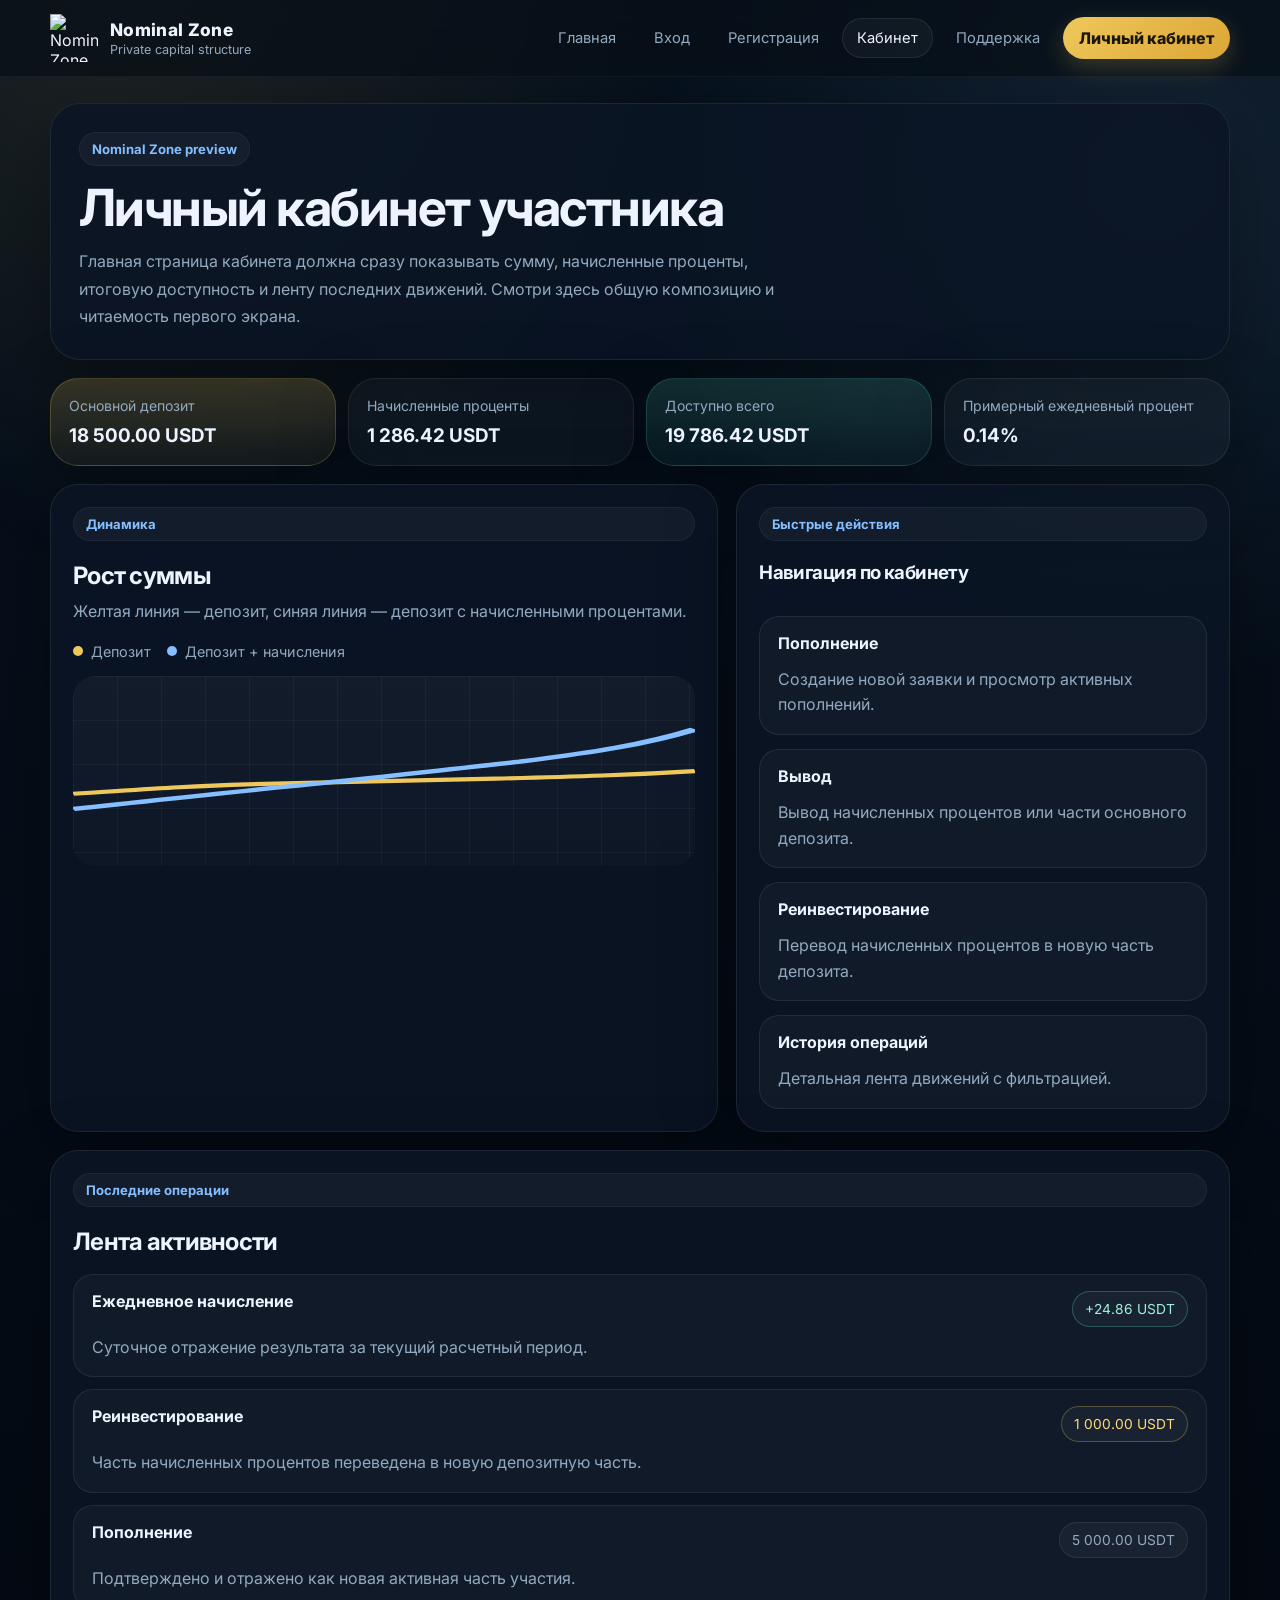
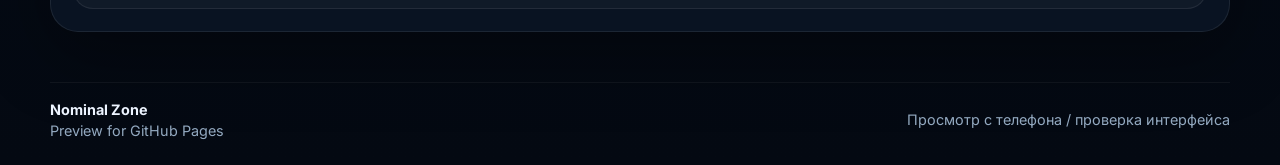
==== dashboard.html @ a507b18c "Add files via upload" ====
<!DOCTYPE html>
<html lang="ru">
<head>
  <meta charset="UTF-8" />
  <meta name="viewport" content="width=device-width, initial-scale=1.0" />
  <title>Nominal Zone — Кабинет</title>
  <meta name="description" content="Nominal Zone preview" />
  <link rel="preconnect" href="https://fonts.googleapis.com">
  <link rel="preconnect" href="https://fonts.gstatic.com" crossorigin>
  <link href="https://fonts.googleapis.com/css2?family=Inter:wght@400;500;600;700;800&display=swap" rel="stylesheet">
  <link rel="stylesheet" href="styles.css" />
</head>
<body data-page="dashboard">
  <header class="site-header">
    <div class="container nav">
      <a class="brand" href="index.html">
        <img src="assets/logo.svg" alt="Nominal Zone" class="brand-logo" />
        <div class="brand-text">
          <span class="brand-name">Nominal Zone</span>
          <span class="brand-sub">Private capital structure</span>
        </div>
      </a>

      <nav class="nav-menu">
        <a class="nav-link" data-nav="home" href="index.html">Главная</a>
        <a class="nav-link" data-nav="login" href="login.html">Вход</a>
        <a class="nav-link" data-nav="register" href="register.html">Регистрация</a>
        <a class="nav-link" data-nav="dashboard" href="dashboard.html">Кабинет</a>
        <a class="nav-link" data-nav="support" href="support.html">Поддержка</a>
        <a class="nav-cta" href="dashboard.html">Личный кабинет</a>
      </nav>
    </div>
  </header>

  <main class="page-section">
    <div class="container page-grid">
      <section class="page-title-wrap">
        <span class="kicker">Nominal Zone preview</span>
        <h1 class="page-title">Личный кабинет участника</h1>
        <p class="page-subtitle">Главная страница кабинета должна сразу показывать сумму, начисленные проценты, итоговую доступность и ленту последних движений. Смотри здесь общую композицию и читаемость первого экрана.</p>
      </section>


    <section class="metric-grid">
      <article class="metric-card emphasis">
        <span>Основной депозит</span>
        <strong>18 500.00 USDT</strong>
      </article>
      <article class="metric-card">
        <span>Начисленные проценты</span>
        <strong>1 286.42 USDT</strong>
      </article>
      <article class="metric-card soft">
        <span>Доступно всего</span>
        <strong>19 786.42 USDT</strong>
      </article>
      <article class="metric-card">
        <span>Примерный ежедневный процент</span>
        <strong>0.14%</strong>
      </article>
    </section>

    <section class="grid-2">
      <div class="chart-card">
        <div class="section-head">
          <span class="kicker">Динамика</span>
          <h2>Рост суммы</h2>
          <p>Желтая линия — депозит, синяя линия — депозит с начисленными процентами.</p>
        </div>
        <div class="chart-legend">
          <span class="legend-item"><i class="legend-dot gold"></i>Депозит</span>
          <span class="legend-item"><i class="legend-dot blue"></i>Депозит + начисления</span>
        </div>
        <div class="chart-canvas">
          <svg class="curve" viewBox="0 0 100 100" preserveAspectRatio="none">
            <path d="M0,62 C10,60 18,58 28,57 C42,56 54,55 68,54 C81,53 90,52 100,50" fill="none" stroke="#efc85b" stroke-width="2.2"/>
            <path d="M0,70 C12,66 20,63 32,59 C45,55 58,50 72,45 C84,40 92,36 100,28" fill="none" stroke="#85bfff" stroke-width="2.2"/>
          </svg>
        </div>
      </div>

      <aside class="side-card">
        <div class="section-head">
          <span class="kicker">Быстрые действия</span>
          <h3>Навигация по кабинету</h3>
        </div>

        <a class="side-item" href="topup.html">
          <strong>Пополнение</strong>
          <span class="item-text">Создание новой заявки и просмотр активных пополнений.</span>
        </a>
        <a class="side-item" href="withdrawals.html">
          <strong>Вывод</strong>
          <span class="item-text">Вывод начисленных процентов или части основного депозита.</span>
        </a>
        <a class="side-item" href="reinvestments.html">
          <strong>Реинвестирование</strong>
          <span class="item-text">Перевод начисленных процентов в новую часть депозита.</span>
        </a>
        <a class="side-item" href="history.html">
          <strong>История операций</strong>
          <span class="item-text">Детальная лента движений с фильтрацией.</span>
        </a>
      </aside>
    </section>

    <section class="card">
      <div class="section-head">
        <span class="kicker">Последние операции</span>
        <h2>Лента активности</h2>
      </div>

      <div class="activity-list">
        <div class="activity-item">
          <div class="item-top"><span class="item-title">Ежедневное начисление</span><span class="pill success">+24.86 USDT</span></div>
          <div class="item-text">Суточное отражение результата за текущий расчетный период.</div>
        </div>
        <div class="activity-item">
          <div class="item-top"><span class="item-title">Реинвестирование</span><span class="pill warn">1 000.00 USDT</span></div>
          <div class="item-text">Часть начисленных процентов переведена в новую депозитную часть.</div>
        </div>
        <div class="activity-item">
          <div class="item-top"><span class="item-title">Пополнение</span><span class="pill">5 000.00 USDT</span></div>
          <div class="item-text">Подтверждено и отражено как новая активная часть участия.</div>
        </div>
      </div>
    </section>

    </div>
  </main>

  <footer class="footer">
    <div class="container footer-row">
      <div>
        <strong>Nominal Zone</strong>
        <span>Preview for GitHub Pages</span>
      </div>
      <span>Просмотр с телефона / проверка интерфейса</span>
    </div>
  </footer>

  <script src="app.js"></script>
</body>
</html>
---- styles.css ----
:root {
  --bg: #06111d;
  --bg-soft: #0a1624;
  --panel: rgba(11, 21, 37, 0.88);
  --panel-2: rgba(14, 26, 44, 0.95);
  --stroke: rgba(255,255,255,0.08);
  --text: #edf4ff;
  --muted: #93a9c0;
  --gold: #efc85b;
  --gold-2: #dca635;
  --blue: #85bfff;
  --cyan: #5ce4ca;
  --danger: #ff8f8f;
  --shadow: 0 22px 70px rgba(0,0,0,.34);
}

* { box-sizing: border-box; }
html { scroll-behavior: smooth; }
body {
  margin: 0;
  min-width: 320px;
  color: var(--text);
  font-family: Inter, system-ui, sans-serif;
  background:
    radial-gradient(circle at 10% 0%, rgba(239,200,91,.10), transparent 26%),
    radial-gradient(circle at 90% 10%, rgba(133,191,255,.10), transparent 26%),
    linear-gradient(180deg, #06111d 0%, #040912 100%);
}
a { color: inherit; text-decoration: none; }
img { display: block; }

.container {
  width: min(1180px, calc(100% - 28px));
  margin: 0 auto;
}

.site-header {
  position: sticky;
  top: 0;
  z-index: 40;
  backdrop-filter: blur(18px);
  background: rgba(7, 15, 24, .74);
  border-bottom: 1px solid rgba(255,255,255,.04);
}

.nav {
  min-height: 76px;
  display: flex;
  align-items: center;
  justify-content: space-between;
  gap: 18px;
}

.brand {
  display: inline-flex;
  align-items: center;
  gap: 12px;
  min-width: 0;
}

.brand-logo {
  width: 48px;
  height: 48px;
  flex: 0 0 48px;
}

.brand-text {
  display: flex;
  flex-direction: column;
  gap: 2px;
}

.brand-name {
  font-size: 1.08rem;
  font-weight: 800;
  letter-spacing: .02em;
}

.brand-sub {
  font-size: .79rem;
  color: var(--muted);
  white-space: nowrap;
}

.nav-menu {
  display: flex;
  align-items: center;
  gap: 8px;
  flex-wrap: wrap;
  justify-content: flex-end;
}

.nav-link {
  padding: 10px 14px;
  border-radius: 999px;
  color: var(--muted);
  border: 1px solid transparent;
  font-size: .92rem;
}

.nav-link.active {
  background: rgba(255,255,255,.04);
  border-color: var(--stroke);
  color: var(--text);
}

.nav-cta {
  padding: 11px 16px;
  border-radius: 999px;
  color: #1b1607;
  background: linear-gradient(135deg, var(--gold) 0%, var(--gold-2) 100%);
  font-weight: 800;
  box-shadow: 0 8px 24px rgba(239,200,91,.22);
}

.page-section {
  padding: 26px 0 36px;
}

.page-grid {
  display: grid;
  gap: 18px;
}

.page-title-wrap {
  background: var(--panel);
  border: 1px solid var(--stroke);
  border-radius: 30px;
  padding: 28px;
  box-shadow: var(--shadow);
}

.kicker {
  display: inline-flex;
  padding: 8px 12px;
  border-radius: 999px;
  border: 1px solid rgba(255,255,255,.05);
  background: rgba(255,255,255,.04);
  color: var(--blue);
  font-size: .82rem;
  font-weight: 700;
  margin-bottom: 14px;
}

.page-title {
  margin: 0;
  line-height: 1.06;
  letter-spacing: -.03em;
  font-size: clamp(1.8rem, 4vw, 3.6rem);
}

.page-subtitle {
  margin: 14px 0 0;
  color: var(--muted);
  line-height: 1.72;
  max-width: 72ch;
}

.grid-2 {
  display: grid;
  grid-template-columns: 1.15fr .85fr;
  gap: 18px;
}

.grid-3 {
  display: grid;
  grid-template-columns: repeat(3, minmax(0, 1fr));
  gap: 14px;
}

.card,
.metric-card,
.list-card,
.form-card,
.table-card,
.chart-card,
.side-card,
.hero-card {
  background: var(--panel);
  border: 1px solid var(--stroke);
  border-radius: 28px;
  box-shadow: var(--shadow);
}

.card,
.form-card,
.table-card,
.chart-card,
.side-card,
.hero-card {
  padding: 22px;
}

.section-head {
  display: grid;
  gap: 8px;
  margin-bottom: 18px;
}

.section-head h2,
.section-head h3 {
  margin: 0;
  line-height: 1.12;
  letter-spacing: -.03em;
}

.section-head p {
  margin: 0;
  color: var(--muted);
  line-height: 1.68;
}

.metric-grid {
  display: grid;
  grid-template-columns: repeat(4, minmax(0, 1fr));
  gap: 12px;
}

.metric-card {
  padding: 18px;
  display: grid;
  gap: 10px;
  background: rgba(255,255,255,.03);
}

.metric-card span {
  color: var(--muted);
  font-size: .88rem;
}

.metric-card strong {
  font-size: 1.18rem;
}

.metric-card.emphasis {
  background: linear-gradient(180deg, rgba(239,200,91,.18), rgba(239,200,91,.05));
  border-color: rgba(239,200,91,.22);
}

.metric-card.soft {
  background: linear-gradient(180deg, rgba(92,228,202,.15), rgba(92,228,202,.05));
  border-color: rgba(92,228,202,.18);
}

.stack {
  display: grid;
  gap: 14px;
}

.pill-row {
  display: flex;
  gap: 10px;
  flex-wrap: wrap;
}

.pill {
  border-radius: 999px;
  padding: 9px 12px;
  background: rgba(255,255,255,.04);
  border: 1px solid var(--stroke);
  color: var(--muted);
  font-size: .86rem;
}

.pill.success { color: #9ef0dd; border-color: rgba(92,228,202,.28); }
.pill.warn { color: #ffd979; border-color: rgba(239,200,91,.28); }
.pill.danger { color: #ffb3b3; border-color: rgba(255,143,143,.24); }

.field-grid {
  display: grid;
  gap: 14px;
}

.field-grid.cols-2 {
  grid-template-columns: repeat(2, minmax(0, 1fr));
}

.field {
  display: grid;
  gap: 8px;
}

.field label {
  color: var(--muted);
  font-size: .9rem;
}

.field input,
.field select,
.field textarea {
  width: 100%;
  border-radius: 16px;
  border: 1px solid var(--stroke);
  background: rgba(255,255,255,.04);
  color: var(--text);
  padding: 14px 16px;
  outline: none;
  font: inherit;
}

.field textarea {
  min-height: 124px;
  resize: vertical;
}

.button-row {
  display: flex;
  gap: 10px;
  flex-wrap: wrap;
}

.btn-primary,
.btn-secondary,
.btn-ghost {
  border: none;
  font: inherit;
  cursor: pointer;
  padding: 13px 18px;
  border-radius: 16px;
  transition: transform .18s ease, opacity .18s ease, border-color .18s ease;
}

.btn-primary {
  color: #1b1607;
  font-weight: 800;
  background: linear-gradient(135deg, var(--gold) 0%, var(--gold-2) 100%);
  box-shadow: 0 8px 24px rgba(239,200,91,.20);
}

.btn-secondary {
  color: var(--text);
  font-weight: 700;
  background: rgba(255,255,255,.05);
  border: 1px solid var(--stroke);
}

.btn-ghost {
  color: var(--muted);
  font-weight: 700;
  background: transparent;
  border: 1px dashed rgba(255,255,255,.12);
}

.btn-primary:hover,
.btn-secondary:hover,
.btn-ghost:hover,
.nav-link:hover,
.nav-cta:hover {
  transform: translateY(-1px);
}

.table-card table {
  width: 100%;
  border-collapse: collapse;
}

.table-card th,
.table-card td {
  text-align: left;
  padding: 14px 10px;
  border-bottom: 1px solid rgba(255,255,255,.06);
  vertical-align: top;
}

.table-card th {
  color: var(--muted);
  font-size: .84rem;
  font-weight: 700;
  letter-spacing: .03em;
  text-transform: uppercase;
}

.table-card td {
  font-size: .95rem;
}

.row-note {
  color: var(--muted);
  font-size: .86rem;
}

.activity-list,
.ticket-list,
.history-list,
.faq-list {
  display: grid;
  gap: 12px;
}

.activity-item,
.ticket-item,
.history-item,
.faq-item,
.side-item {
  background: rgba(255,255,255,.03);
  border: 1px solid var(--stroke);
  border-radius: 20px;
  padding: 16px 18px;
  display: grid;
  gap: 8px;
}

.item-top {
  display: flex;
  justify-content: space-between;
  gap: 12px;
  align-items: start;
}

.item-title {
  font-weight: 700;
}

.item-text {
  color: var(--muted);
  line-height: 1.6;
}

.chart-card {
  min-height: 280px;
  overflow: hidden;
}

.chart-legend {
  display: flex;
  gap: 16px;
  flex-wrap: wrap;
  margin-bottom: 16px;
}

.legend-item {
  display: inline-flex;
  align-items: center;
  gap: 8px;
  color: var(--muted);
  font-size: .9rem;
}

.legend-dot {
  width: 10px;
  height: 10px;
  border-radius: 50%;
}

.legend-dot.gold { background: var(--gold); }
.legend-dot.blue { background: var(--blue); }
.legend-dot.cyan { background: var(--cyan); }

.chart-canvas {
  height: 190px;
  border-radius: 22px;
  background:
    linear-gradient(180deg, rgba(255,255,255,.04), rgba(255,255,255,.02)),
    linear-gradient(90deg, rgba(255,255,255,.04) 1px, transparent 1px),
    linear-gradient(180deg, rgba(255,255,255,.04) 1px, transparent 1px);
  background-size: auto, 44px 44px, 44px 44px;
  position: relative;
  overflow: hidden;
}

.curve {
  position: absolute;
  inset: 0;
  width: 100%;
  height: 100%;
}

.side-card {
  display: grid;
  gap: 14px;
}

.side-item strong {
  display: block;
  margin-bottom: 6px;
}

.footer {
  padding: 14px 0 26px;
}

.footer-row {
  padding-top: 18px;
  border-top: 1px solid rgba(255,255,255,.05);
  display: flex;
  justify-content: space-between;
  gap: 12px;
  align-items: center;
  color: var(--muted);
  font-size: .9rem;
}

.footer-row strong {
  display: block;
  color: var(--text);
  margin-bottom: 4px;
}

.mobile-only { display: none; }

@media (max-width: 1080px) {
  .grid-2,
  .grid-3,
  .metric-grid,
  .field-grid.cols-2 {
    grid-template-columns: 1fr;
  }
}

@media (max-width: 780px) {
  .container { width: min(100% - 18px, 100%); }
  .nav {
    align-items: flex-start;
    padding: 12px 0;
    flex-direction: column;
  }
  .nav-menu {
    width: 100%;
    justify-content: flex-start;
  }
  .page-title-wrap,
  .card,
  .form-card,
  .table-card,
  .chart-card,
  .side-card,
  .hero-card {
    border-radius: 24px;
    padding: 18px;
  }
  .mobile-only { display: block; }
}
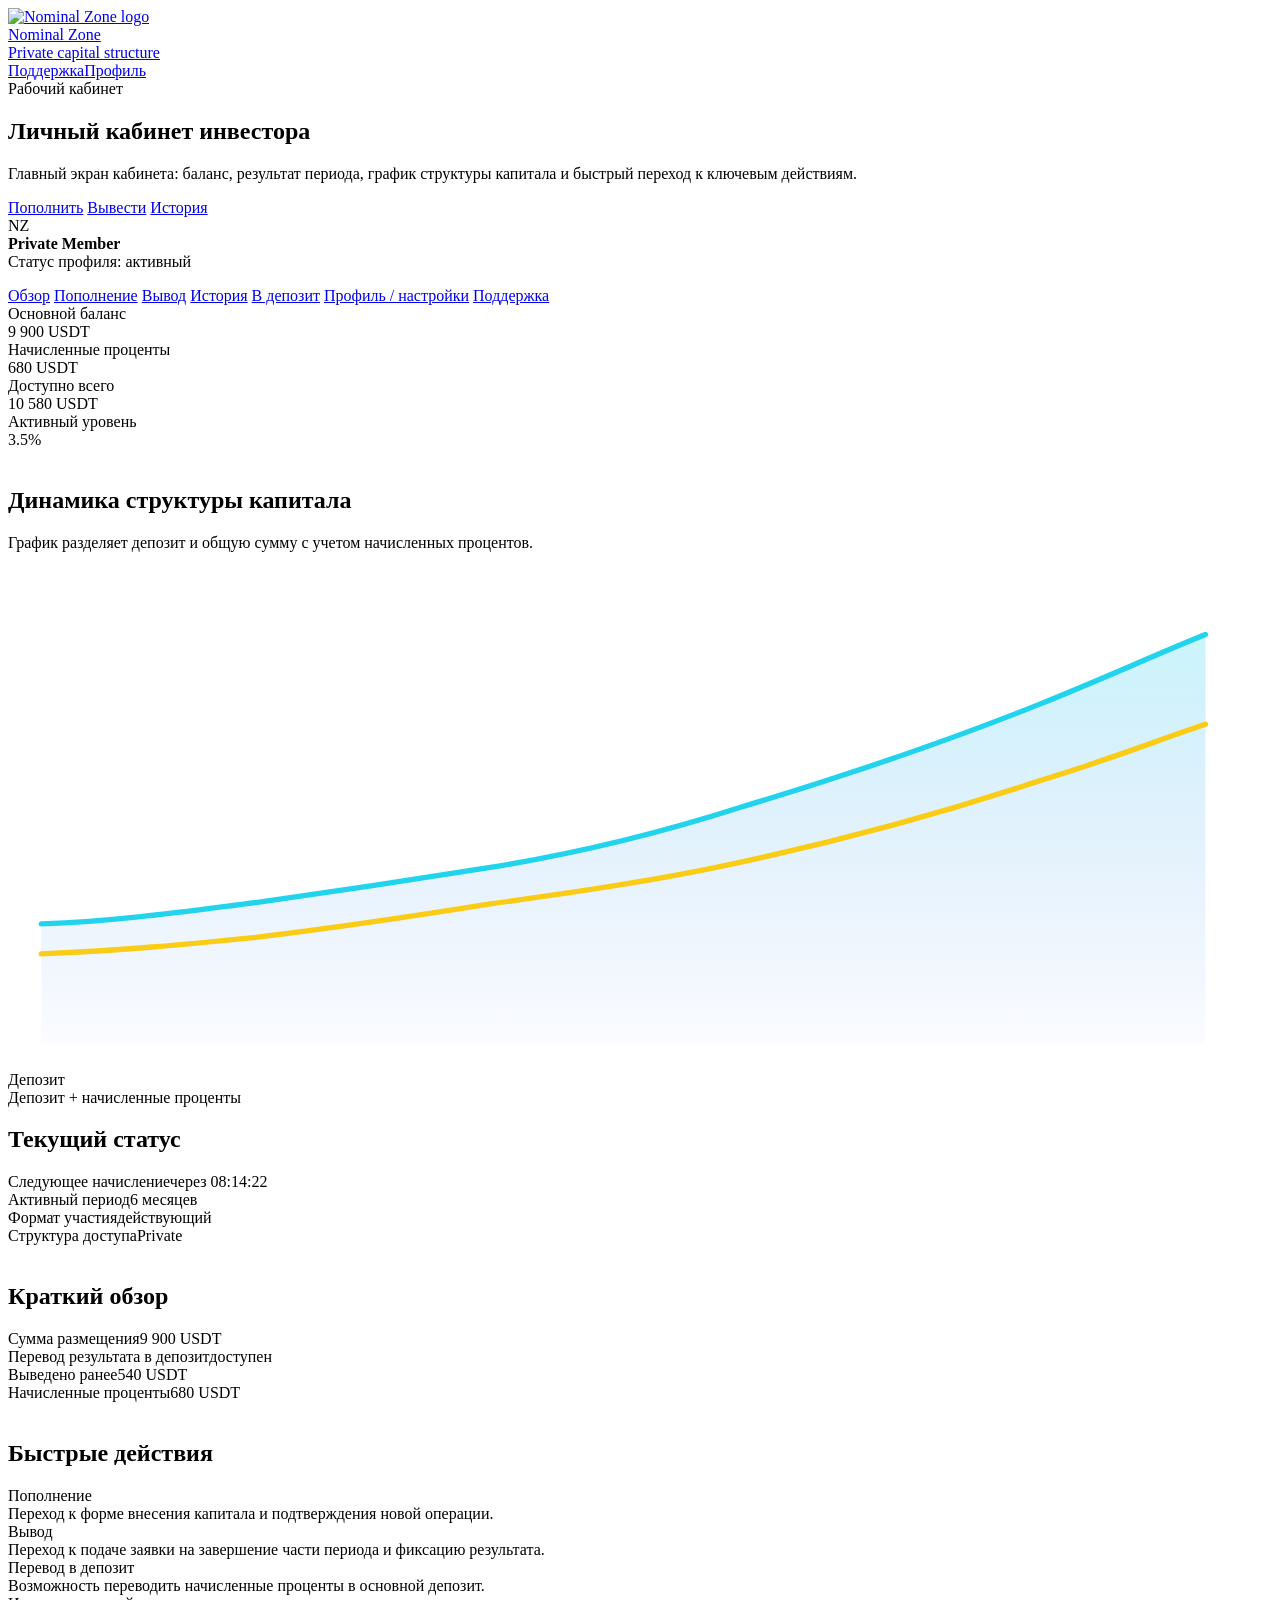
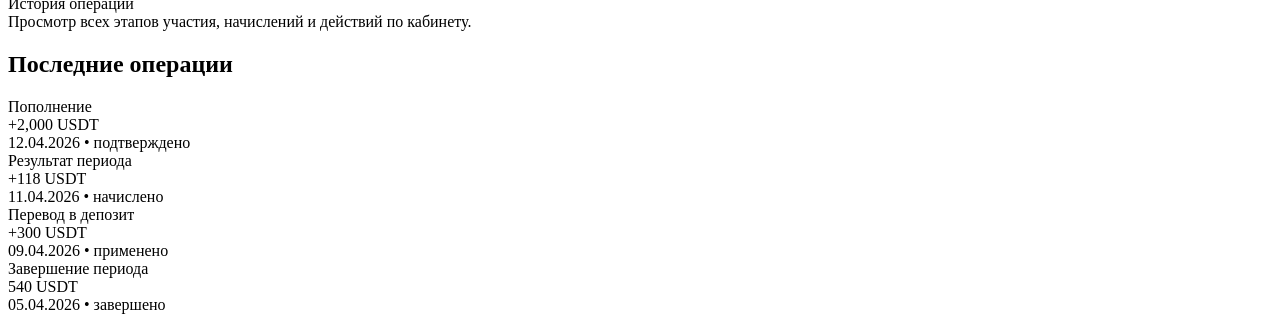
==== commit 9f2e7664: "Add files via upload" ====
--- a/dashboard.html
+++ b/dashboard.html
@@ -1,144 +1,156 @@
 <!DOCTYPE html>
 <html lang="ru">
 <head>
-  <meta charset="UTF-8" />
-  <meta name="viewport" content="width=device-width, initial-scale=1.0" />
-  <title>Nominal Zone — Кабинет</title>
-  <meta name="description" content="Nominal Zone preview" />
-  <link rel="preconnect" href="https://fonts.googleapis.com">
-  <link rel="preconnect" href="https://fonts.gstatic.com" crossorigin>
-  <link href="https://fonts.googleapis.com/css2?family=Inter:wght@400;500;600;700;800&display=swap" rel="stylesheet">
-  <link rel="stylesheet" href="styles.css" />
+<meta charset="UTF-8" />
+<meta name="viewport" content="width=device-width, initial-scale=1.0" />
+<meta name="theme-color" content="#07112b" />
+<link rel="preconnect" href="https://fonts.googleapis.com" />
+<link rel="preconnect" href="https://fonts.gstatic.com" crossorigin />
+<link href="https://fonts.googleapis.com/css2?family=Inter:wght@400;500;600;700;800&display=swap" rel="stylesheet" />
+<title>Nominal Zone — Кабинет</title>
+<link rel="stylesheet" href="assets/site.css" />
 </head>
-<body data-page="dashboard">
-  <header class="site-header">
-    <div class="container nav">
+<body>
+<div class="orb one"></div>
+<div class="orb two"></div>
+<div class="page">
+  <header class="header">
+    <div class="header-inner">
+      
       <a class="brand" href="index.html">
-        <img src="assets/logo.svg" alt="Nominal Zone" class="brand-logo" />
-        <div class="brand-text">
-          <span class="brand-name">Nominal Zone</span>
-          <span class="brand-sub">Private capital structure</span>
+        <div class="brand-mark"><img src="assets/logo.png" alt="Nominal Zone logo" /></div>
+        <div>
+          <div class="brand-name">Nominal Zone</div>
+          <div class="brand-sub">Private capital structure</div>
         </div>
       </a>
-
-      <nav class="nav-menu">
-        <a class="nav-link" data-nav="home" href="index.html">Главная</a>
-        <a class="nav-link" data-nav="login" href="login.html">Вход</a>
-        <a class="nav-link" data-nav="register" href="register.html">Регистрация</a>
-        <a class="nav-link" data-nav="dashboard" href="dashboard.html">Кабинет</a>
-        <a class="nav-link" data-nav="support" href="support.html">Поддержка</a>
-        <a class="nav-cta" href="dashboard.html">Личный кабинет</a>
-      </nav>
+    
+      <div class="actions"><a class="btn" href="support.html">Поддержка</a><a class="btn primary" href="settings.html">Профиль</a></div>
     </div>
   </header>
+  
+<main class="wrap">
+  <section class="hero">
+    <div class="hero-top">
+      <div>
+        <div class="badge">Рабочий кабинет</div>
+        <h1>Личный кабинет инвестора</h1>
+        <p>Главный экран кабинета: баланс, результат периода, график структуры капитала и быстрый переход к ключевым действиям.</p>
+      </div>
+      <div class="hero-actions">
+        <a class="btn primary" href="deposit.html">Пополнить</a>
+        <a class="btn" href="withdraw.html">Вывести</a>
+        <a class="btn" href="history.html">История</a>
+      </div>
+    </div>
+  </section>
 
-  <main class="page-section">
-    <div class="container page-grid">
-      <section class="page-title-wrap">
-        <span class="kicker">Nominal Zone preview</span>
-        <h1 class="page-title">Личный кабинет участника</h1>
-        <p class="page-subtitle">Главная страница кабинета должна сразу показывать сумму, начисленные проценты, итоговую доступность и ленту последних движений. Смотри здесь общую композицию и читаемость первого экрана.</p>
+  <section class="layout-dashboard">
+    <aside class="sidebar">
+      <div class="profile-card">
+        <div class="profile-top">
+          <div class="avatar">NZ</div>
+          <div>
+            <strong>Private Member</strong>
+            <div class="subtext">Статус профиля: активный</div>
+          </div>
+        </div>
+      </div>
+      <nav class="menu" style="margin-top:16px">
+        <a class="active" href="dashboard.html">Обзор</a>
+        <a href="deposit.html">Пополнение</a>
+        <a href="withdraw.html">Вывод</a>
+        <a href="history.html">История</a>
+        <a href="transfer.html">В депозит</a>
+        <a href="settings.html">Профиль / настройки</a>
+        <a href="support.html">Поддержка</a>
+      </nav>
+    </aside>
+
+    <div style="display:grid;gap:18px">
+      <section class="stats">
+        <div class="stat"><div class="label">Основной баланс</div><div class="value">9 900 USDT</div></div>
+        <div class="stat"><div class="label">Начисленные проценты</div><div class="value">680 USDT</div></div>
+        <div class="stat"><div class="label">Доступно всего</div><div class="value">10 580 USDT</div></div>
+        <div class="stat"><div class="label">Активный уровень</div><div class="value">3.5%</div></div>
       </section>
 
-
-    <section class="metric-grid">
-      <article class="metric-card emphasis">
-        <span>Основной депозит</span>
-        <strong>18 500.00 USDT</strong>
-      </article>
-      <article class="metric-card">
-        <span>Начисленные проценты</span>
-        <strong>1 286.42 USDT</strong>
-      </article>
-      <article class="metric-card soft">
-        <span>Доступно всего</span>
-        <strong>19 786.42 USDT</strong>
-      </article>
-      <article class="metric-card">
-        <span>Примерный ежедневный процент</span>
-        <strong>0.14%</strong>
-      </article>
-    </section>
-
-    <section class="grid-2">
-      <div class="chart-card">
-        <div class="section-head">
-          <span class="kicker">Динамика</span>
-          <h2>Рост суммы</h2>
-          <p>Желтая линия — депозит, синяя линия — депозит с начисленными процентами.</p>
-        </div>
-        <div class="chart-legend">
-          <span class="legend-item"><i class="legend-dot gold"></i>Депозит</span>
-          <span class="legend-item"><i class="legend-dot blue"></i>Депозит + начисления</span>
-        </div>
-        <div class="chart-canvas">
-          <svg class="curve" viewBox="0 0 100 100" preserveAspectRatio="none">
-            <path d="M0,62 C10,60 18,58 28,57 C42,56 54,55 68,54 C81,53 90,52 100,50" fill="none" stroke="#efc85b" stroke-width="2.2"/>
-            <path d="M0,70 C12,66 20,63 32,59 C45,55 58,50 72,45 C84,40 92,36 100,28" fill="none" stroke="#85bfff" stroke-width="2.2"/>
-          </svg>
-        </div>
-      </div>
-
-      <aside class="side-card">
-        <div class="section-head">
-          <span class="kicker">Быстрые действия</span>
-          <h3>Навигация по кабинету</h3>
+      <section class="layout-2">
+        <div class="panel">
+          <h2>Динамика структуры капитала</h2>
+          <p class="desc">График разделяет депозит и общую сумму с учетом начисленных процентов.</p>
+          <div class="chart">
+            <svg viewBox="0 0 760 300" preserveAspectRatio="none">
+              <defs>
+                <linearGradient id="fillA" x1="0" y1="0" x2="0" y2="1">
+                  <stop offset="0%" stop-color="#22d3ee" stop-opacity="0.24"></stop>
+                  <stop offset="100%" stop-color="#2563eb" stop-opacity="0.02"></stop>
+                </linearGradient>
+              </defs>
+              <g opacity="0.32">
+                <line x1="0" y1="52" x2="760" y2="52" stroke="rgba(255,255,255,.10)"></line>
+                <line x1="0" y1="104" x2="760" y2="104" stroke="rgba(255,255,255,.10)"></line>
+                <line x1="0" y1="156" x2="760" y2="156" stroke="rgba(255,255,255,.10)"></line>
+                <line x1="0" y1="208" x2="760" y2="208" stroke="rgba(255,255,255,.10)"></line>
+                <line x1="0" y1="260" x2="760" y2="260" stroke="rgba(255,255,255,.10)"></line>
+              </g>
+              <path d="M 20 214 C 70 212, 110 206, 150 201 C 200 194, 240 188, 290 180 C 340 172, 390 160, 440 144 C 500 126, 560 106, 620 82 C 660 66, 690 52, 720 40 L 720 286 L 20 286 Z" fill="url(#fillA)"></path>
+              <path d="M 20 232 C 70 230, 110 226, 150 222 C 200 216, 240 210, 290 202 C 340 195, 390 188, 440 177 C 500 164, 560 148, 620 128 C 660 116, 690 104, 720 94" fill="none" stroke="#facc15" stroke-width="3.2" stroke-linecap="round"></path>
+              <path d="M 20 214 C 70 212, 110 206, 150 201 C 200 194, 240 188, 290 180 C 340 172, 390 160, 440 144 C 500 126, 560 106, 620 82 C 660 66, 690 52, 720 40" fill="none" stroke="#22d3ee" stroke-width="3.2" stroke-linecap="round"></path>
+            </svg>
+          </div>
+          <div class="chart-legend">
+            <div class="legend-item"><span class="legend-line" style="background:#facc15"></span><span>Депозит</span></div>
+            <div class="legend-item"><span class="legend-line" style="background:#22d3ee"></span><span>Депозит + начисленные проценты</span></div>
+          </div>
         </div>
 
-        <a class="side-item" href="topup.html">
-          <strong>Пополнение</strong>
-          <span class="item-text">Создание новой заявки и просмотр активных пополнений.</span>
-        </a>
-        <a class="side-item" href="withdrawals.html">
-          <strong>Вывод</strong>
-          <span class="item-text">Вывод начисленных процентов или части основного депозита.</span>
-        </a>
-        <a class="side-item" href="reinvestments.html">
-          <strong>Реинвестирование</strong>
-          <span class="item-text">Перевод начисленных процентов в новую часть депозита.</span>
-        </a>
-        <a class="side-item" href="history.html">
-          <strong>История операций</strong>
-          <span class="item-text">Детальная лента движений с фильтрацией.</span>
-        </a>
-      </aside>
-    </section>
+        <div style="display:grid;gap:18px">
+          <section class="panel">
+            <h2>Текущий статус</h2>
+            <div class="summary">
+              <div class="row"><span>Следующее начисление</span><span>через 08:14:22</span></div>
+              <div class="row"><span>Активный период</span><span>6 месяцев</span></div>
+              <div class="row"><span>Формат участия</span><span>действующий</span></div>
+              <div class="row"><span>Структура доступа</span><span>Private</span></div>
+            </div>
+          </section>
+          <section class="panel">
+            <h2>Краткий обзор</h2>
+            <div class="summary">
+              <div class="row"><span>Сумма размещения</span><span>9 900 USDT</span></div>
+              <div class="row"><span>Перевод результата в депозит</span><span>доступен</span></div>
+              <div class="row"><span>Выведено ранее</span><span>540 USDT</span></div>
+              <div class="row"><span>Начисленные проценты</span><span>680 USDT</span></div>
+            </div>
+          </section>
+        </div>
+      </section>
 
-    <section class="card">
-      <div class="section-head">
-        <span class="kicker">Последние операции</span>
-        <h2>Лента активности</h2>
-      </div>
+      <section class="grid-2">
+        <div class="panel">
+          <h2>Быстрые действия</h2>
+          <div class="contacts">
+            <div class="contact"><div class="k">Пополнение</div><div class="s">Переход к форме внесения капитала и подтверждения новой операции.</div></div>
+            <div class="contact"><div class="k">Вывод</div><div class="s">Переход к подаче заявки на завершение части периода и фиксацию результата.</div></div>
+            <div class="contact"><div class="k">Перевод в депозит</div><div class="s">Возможность переводить начисленные проценты в основной депозит.</div></div>
+            <div class="contact"><div class="k">История операций</div><div class="s">Просмотр всех этапов участия, начислений и действий по кабинету.</div></div>
+          </div>
+        </div>
+        <div class="panel">
+          <h2>Последние операции</h2>
+          <div class="timeline">
+            <div class="contact"><div class="k">Пополнение</div><div class="v">+2,000 USDT</div><div class="s">12.04.2026 • подтверждено</div></div>
+            <div class="contact"><div class="k">Результат периода</div><div class="v">+118 USDT</div><div class="s">11.04.2026 • начислено</div></div>
+            <div class="contact"><div class="k">Перевод в депозит</div><div class="v">+300 USDT</div><div class="s">09.04.2026 • применено</div></div>
+            <div class="contact"><div class="k">Завершение периода</div><div class="v">540 USDT</div><div class="s">05.04.2026 • завершено</div></div>
+          </div>
+        </div>
+      </section>
+    </div>
+  </section>
+</main>
 
-      <div class="activity-list">
-        <div class="activity-item">
-          <div class="item-top"><span class="item-title">Ежедневное начисление</span><span class="pill success">+24.86 USDT</span></div>
-          <div class="item-text">Суточное отражение результата за текущий расчетный период.</div>
-        </div>
-        <div class="activity-item">
-          <div class="item-top"><span class="item-title">Реинвестирование</span><span class="pill warn">1 000.00 USDT</span></div>
-          <div class="item-text">Часть начисленных процентов переведена в новую депозитную часть.</div>
-        </div>
-        <div class="activity-item">
-          <div class="item-top"><span class="item-title">Пополнение</span><span class="pill">5 000.00 USDT</span></div>
-          <div class="item-text">Подтверждено и отражено как новая активная часть участия.</div>
-        </div>
-      </div>
-    </section>
-
-    </div>
-  </main>
-
-  <footer class="footer">
-    <div class="container footer-row">
-      <div>
-        <strong>Nominal Zone</strong>
-        <span>Preview for GitHub Pages</span>
-      </div>
-      <span>Просмотр с телефона / проверка интерфейса</span>
-    </div>
-  </footer>
-
-  <script src="app.js"></script>
+</div>
 </body>
-</html>
+</html>
